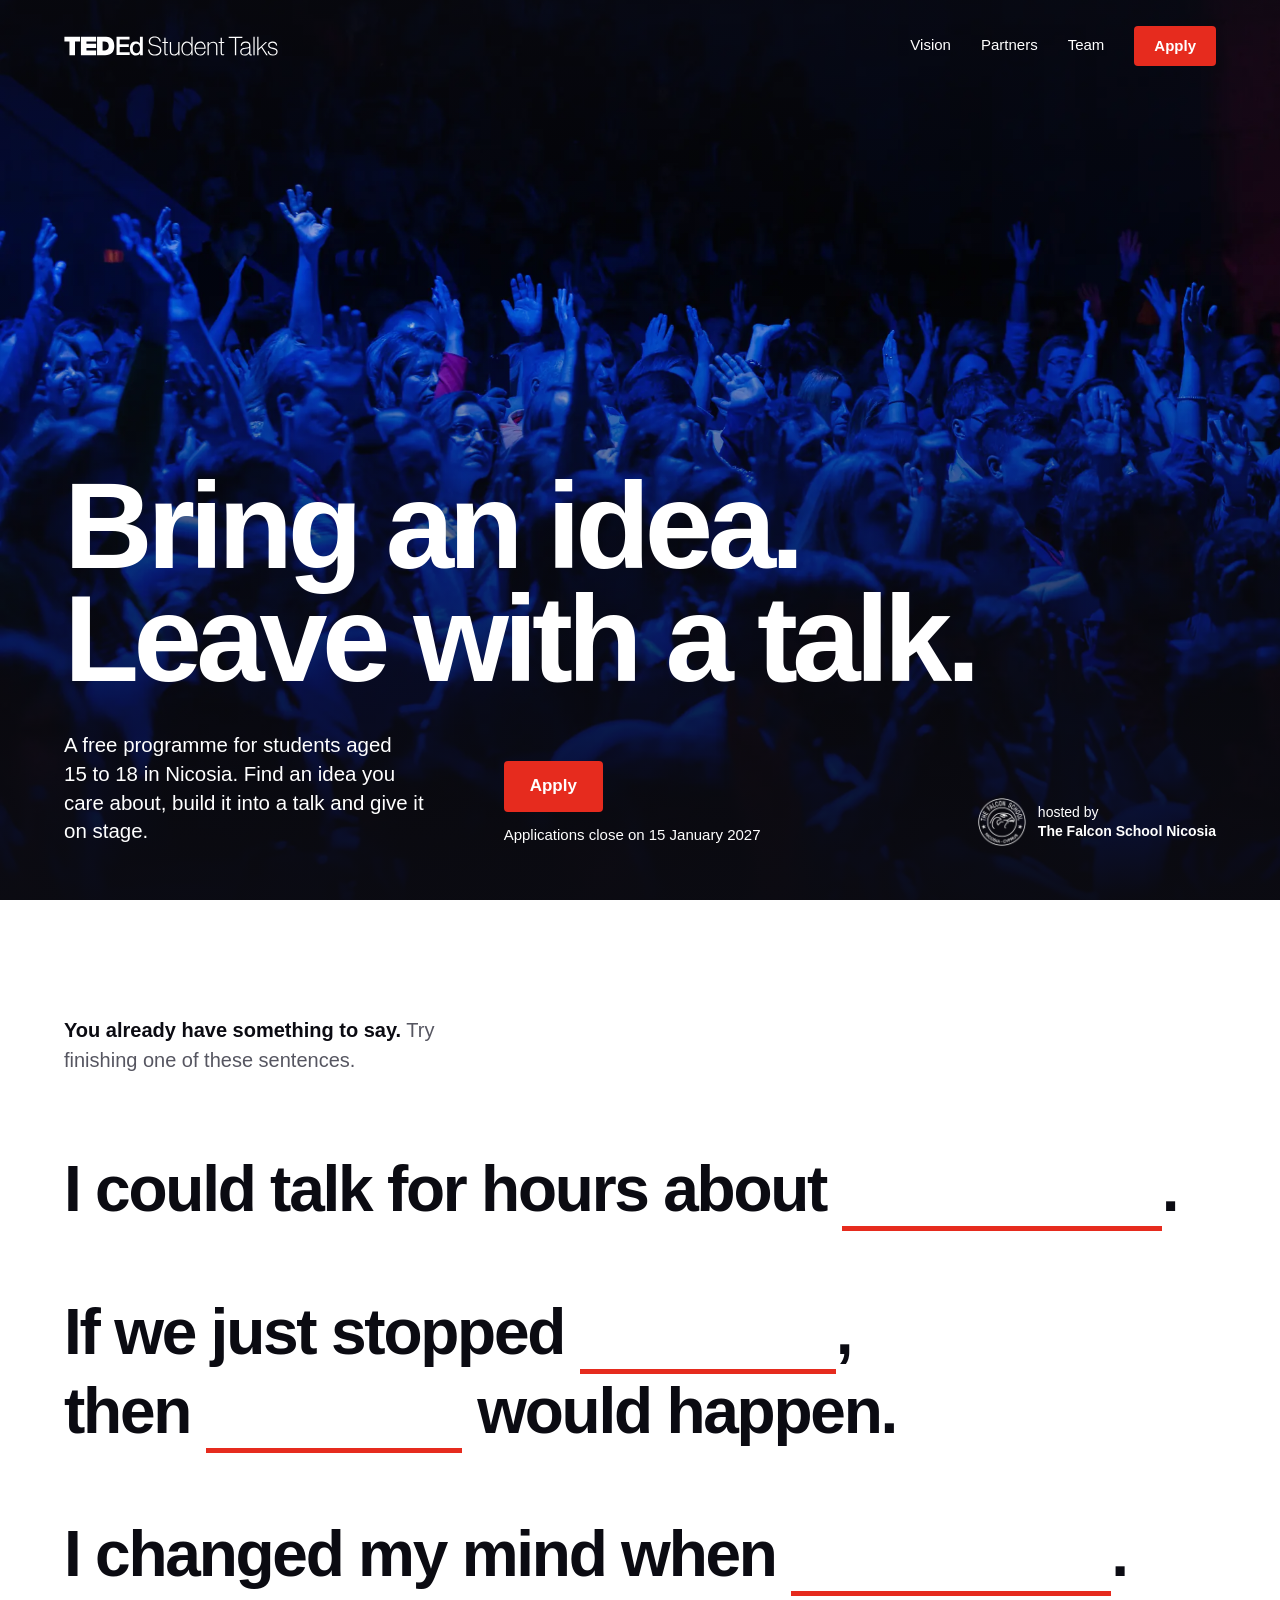
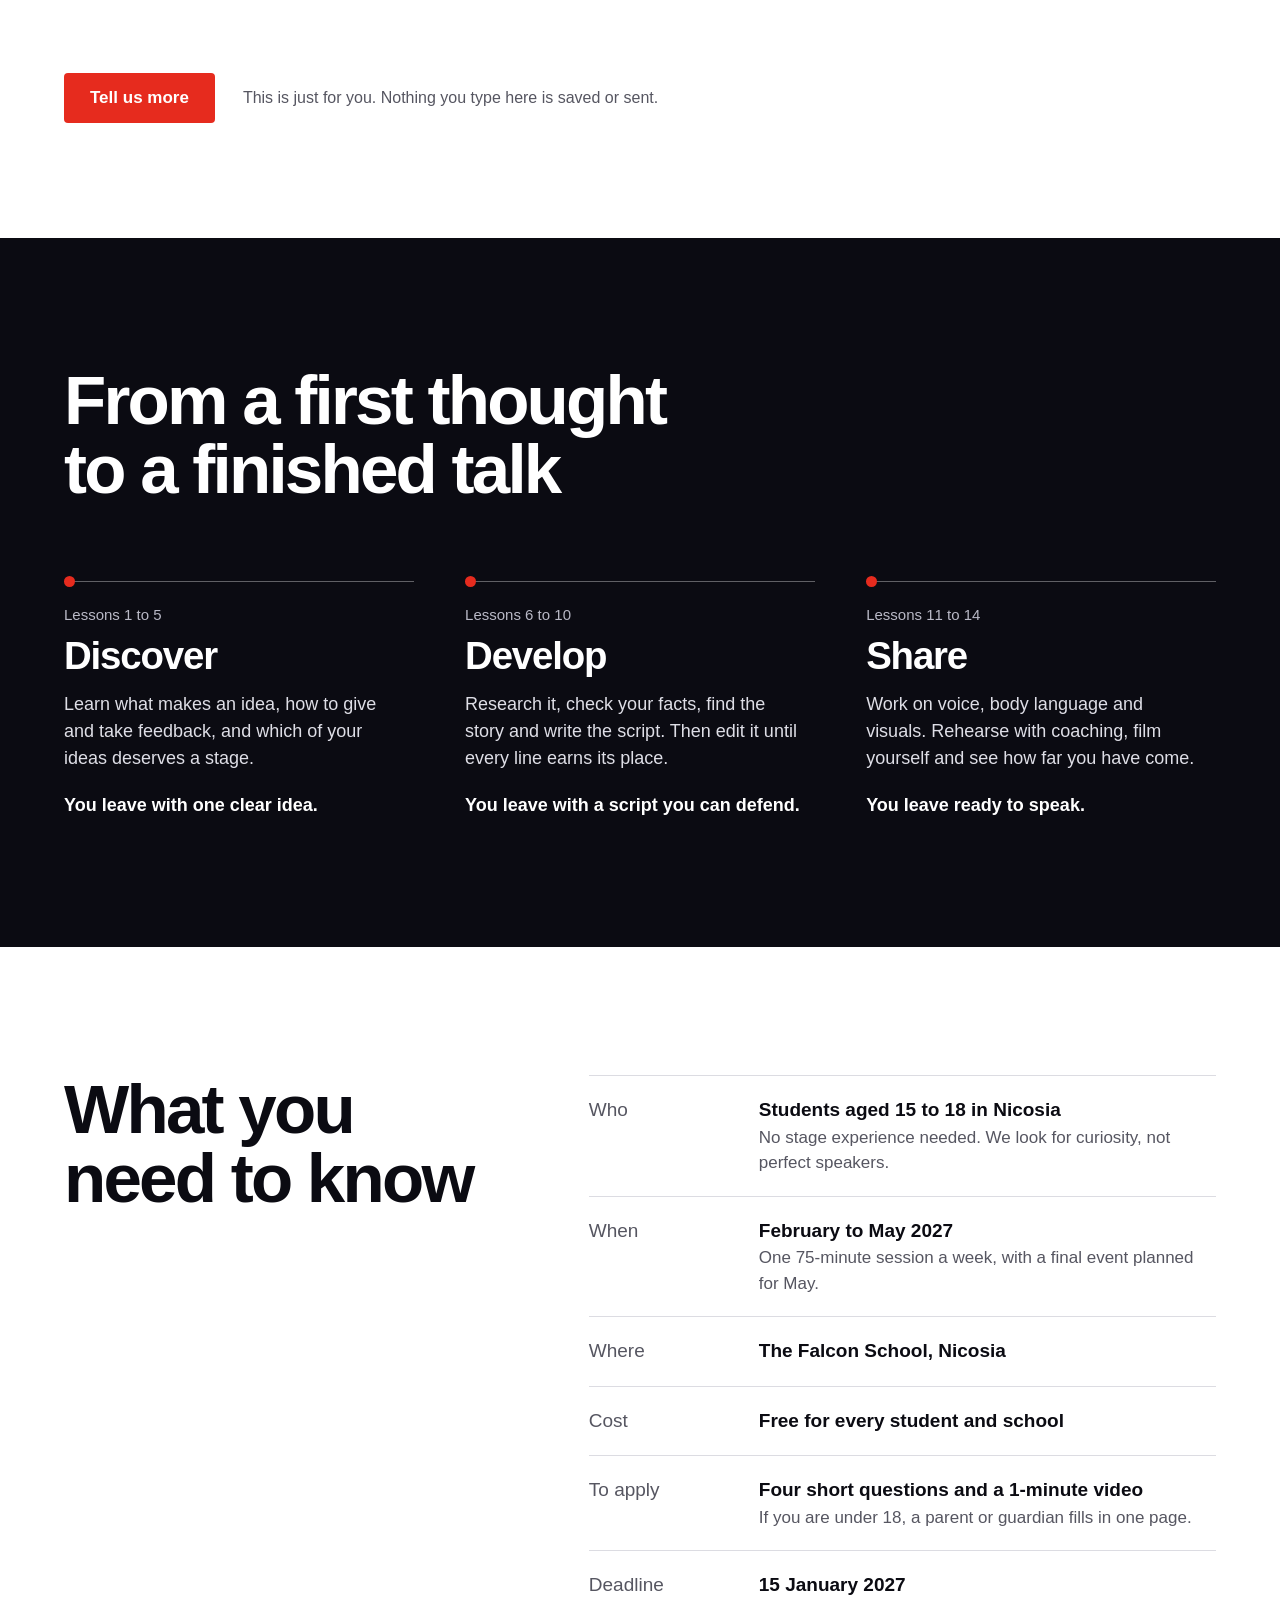
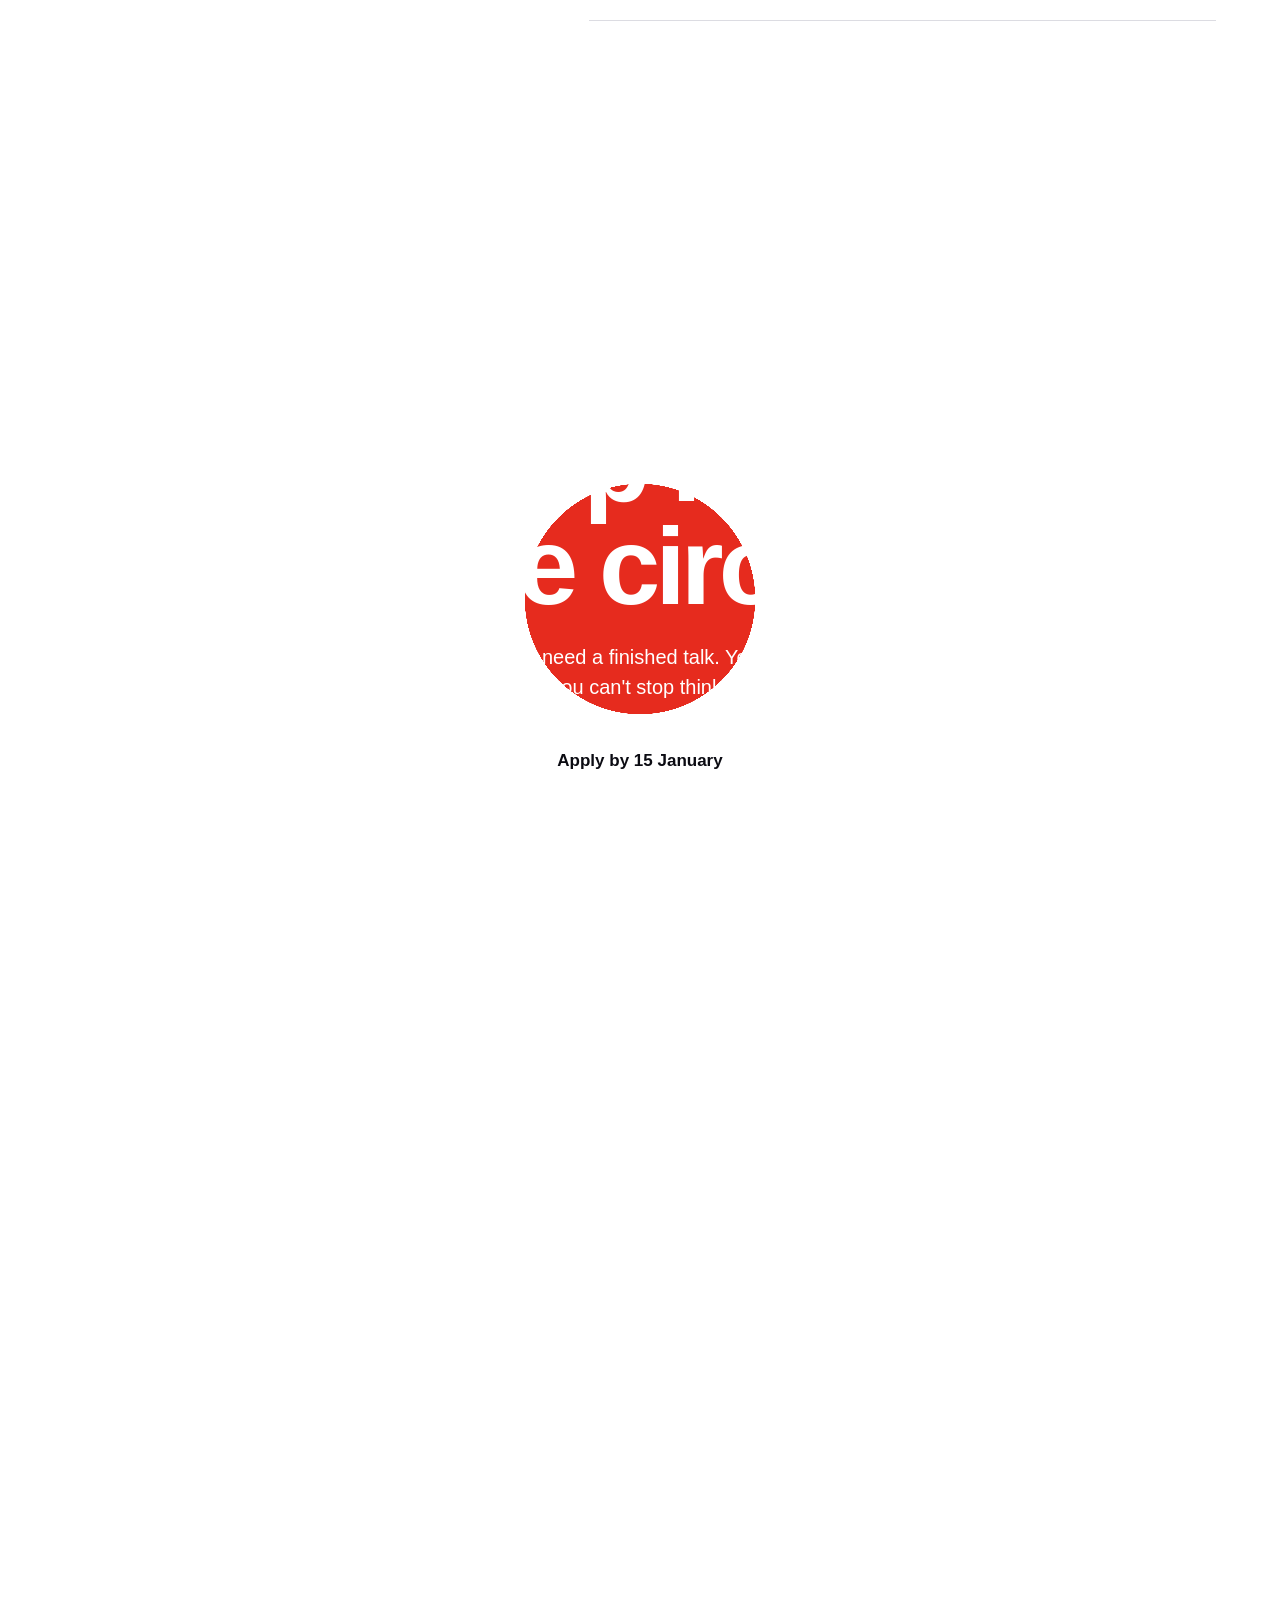
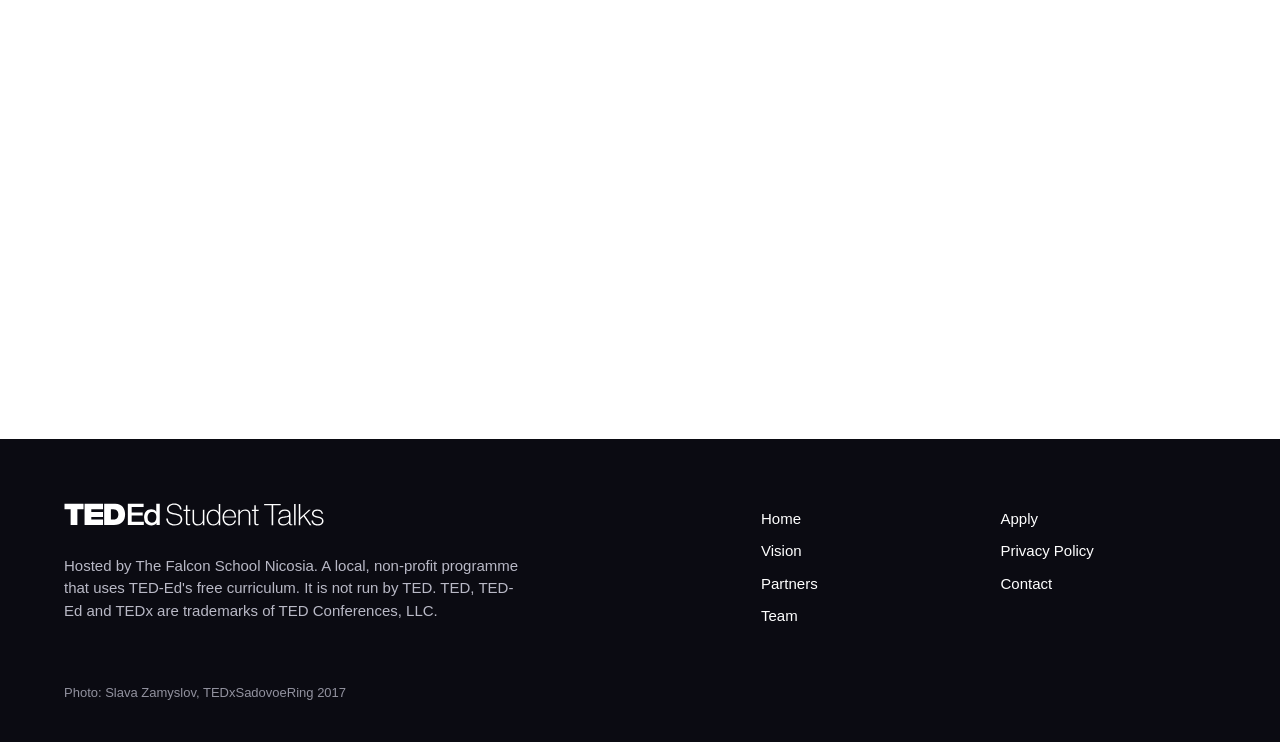
==== live/index.html @ 398124d1 "Launch and live pages Co-Authored-By: Claude Opus 5.5 <noreply@anthropic.com> Claude-Session: https:" ====
<!doctype html>
<html lang="en"><head><meta charset="utf-8"><meta name="viewport" content="width=device-width,initial-scale=1"><meta name="robots" content="noindex">
<title>TED-Ed Student Talks, Nicosia</title><meta name="description" content="A free programme for students aged 15 to 18 in Nicosia. Find an idea, build it into a talk and give it on stage. February to May 2027.">
<meta property="og:title" content="TED-Ed Student Talks, Nicosia"><meta property="og:description" content="A free programme for students aged 15 to 18 in Nicosia. Find an idea, build it into a talk and give it on stage. February to May 2027."><meta property="og:type" content="website"><meta property="og:url" content="https://tedtalks.club/live/"><meta property="og:image" content="https://tedtalks.club/assets/og.jpg"><meta name="twitter:card" content="summary_large_image"><meta name="theme-color" content="#0b0b12">
<link rel="icon" href="data:image/svg+xml,%3Csvg xmlns=%27http://www.w3.org/2000/svg%27 viewBox=%270 0 32 32%27%3E%3Ccircle cx=%2716%27 cy=%2716%27 r=%2716%27 fill=%27%23e62b1e%27/%3E%3C/svg%3E"><link rel="stylesheet" href="./style.css"></head><body class="">
<a class="skip" href="#main">Skip to content</a>
<header class="top"><div class="wrap"><a class="brand" href="./"><img src="../assets/ted-ed-student-talks.svg" alt="TED-Ed Student Talks, home" width="1590" height="146"></a>
<button class="menu" aria-expanded="false" aria-controls="nav">Menu</button>
<nav id="nav" aria-label="Main"><a href="./vision/">Vision</a><a href="./partners/">Partners</a><a href="./team/">Team</a><a class="btn" href="./apply/">Apply</a></nav></div></header>
<main id="main">
<section class="hero"><div class="wrap"><h1>Bring an idea.<br>Leave with a talk.</h1>
<div class="foot"><p class="lede">A free programme for students aged 15 to 18 in Nicosia. Find an idea you care about, build it into a talk and give it on stage.</p>
<div class="act"><a class="btn" href="./apply/">Apply</a><span>Applications close on 15 January 2027</span></div>
<p class="host"><img src="../assets/falcon-crest-white.png" alt="" width="48" height="48"><span>hosted by<br><b>The Falcon School Nicosia</b></span></p></div></div></section>

<section class="prompts"><div class="wrap"><p class="intro"><b>You already have something to say.</b> Try finishing one of these sentences.</p>
<p class="line">I could talk for hours about <input style="--w:5em" aria-label="I could talk for hours about" autocomplete="off" maxlength="60">.</p>
<p class="line">If we just stopped <input style="--w:4em" aria-label="If we just stopped doing this" autocomplete="off" maxlength="60">, <span>then <input style="--w:4em" aria-label="then this would happen" autocomplete="off" maxlength="60"> would happen.</span></p>
<p class="line">I changed my mind when <input style="--w:5em" aria-label="I changed my mind when" autocomplete="off" maxlength="60">.</p>
<p class="after"><a class="btn" href="./apply/">Tell us more</a><span>This is just for you. Nothing you type here is saved or sent.</span></p></div></section>

<section class="how"><div class="wrap"><h2>From a first thought to a finished talk</h2><div class="units">
<article><p class="when">Lessons 1 to 5</p><h3>Discover</h3><p>Learn what makes an idea, how to give and take feedback, and which of your ideas deserves a stage.</p><p class="out">You leave with one clear idea.</p></article>
<article><p class="when">Lessons 6 to 10</p><h3>Develop</h3><p>Research it, check your facts, find the story and write the script. Then edit it until every line earns its place.</p><p class="out">You leave with a script you can defend.</p></article>
<article><p class="when">Lessons 11 to 14</p><h3>Share</h3><p>Work on voice, body language and visuals. Rehearse with coaching, film yourself and see how far you have come.</p><p class="out">You leave ready to speak.</p></article>
</div></div></section>

<section class="facts"><div class="wrap"><h2 class="big">What you need to know</h2><dl>
<div><dt>Who</dt><dd>Students aged 15 to 18 in Nicosia<span>No stage experience needed. We look for curiosity, not perfect speakers.</span></dd></div>
<div><dt>When</dt><dd>February to May 2027<span>One 75-minute session a week, with a final event planned for May.</span></dd></div>
<div><dt>Where</dt><dd>The Falcon School, Nicosia</dd></div>
<div><dt>Cost</dt><dd>Free for every student and school</dd></div>
<div><dt>To apply</dt><dd>Four short questions and a 1-minute video<span>If you are under 18, a parent or guardian fills in one page.</span></dd></div>
<div><dt>Deadline</dt><dd>15 January 2027</dd></div></dl></div></section>

<section class="spot" id="spot"><div class="stick"><div class="disc" aria-hidden="true"></div><div class="say"><h2>Step into<br>the circle</h2><p>You don't need a finished talk. You need a question you can't stop thinking about.</p><a class="btn inv" href="./apply/">Apply by 15 January</a></div></div></section>
</main>
<footer class="end"><div class="wrap"><div><a class="brand" href="./"><img src="../assets/ted-ed-student-talks.svg" alt="TED-Ed Student Talks, home" width="1590" height="146"></a>
<p class="legal">Hosted by The Falcon School Nicosia. A local, non-profit programme that uses TED-Ed's free curriculum. It is not run by TED. TED, TED-Ed and TEDx are trademarks of TED Conferences, LLC.</p></div>
<ul><li><a href="./">Home</a></li><li><a href="./vision/">Vision</a></li><li><a href="./partners/">Partners</a></li><li><a href="./team/">Team</a></li><li><a href="./apply/">Apply</a></li><li><a href="./privacy/">Privacy Policy</a></li><li><a href="mailto:arodichev@gmail.com">Contact</a></li></ul>
<p class="credit">Photo: Slava Zamyslov, TEDxSadovoeRing 2017</p></div></footer>
<script>(function(){var b=document.querySelector(".menu"),h=document.documentElement;function set(o){h.classList.toggle("open",o);b.setAttribute("aria-expanded",o);b.textContent=o?"Close":"Menu"}b.onclick=function(){set(!h.classList.contains("open"))};addEventListener("keydown",function(e){if(e.key=="Escape"&&h.classList.contains("open")){set(false);b.focus()}})})()</script><script>(function(){var s=document.getElementById("spot"),t=false;
if(matchMedia("(prefers-reduced-motion:reduce)").matches){s.classList.add("static");return}
function run(){t=false;var r=s.getBoundingClientRect(),p=Math.min(1,Math.max(0,-r.top/(r.height-innerHeight)*1.5)),e=p*p*(3-2*p);
s.style.setProperty("--s",(.12+.88*e).toFixed(4));s.style.setProperty("--o",Math.min(1,Math.max(0,(p-.45)/.35)).toFixed(3))}
addEventListener("scroll",function(){if(!t){t=true;requestAnimationFrame(run)}},{passive:true});addEventListener("resize",run);run()})()</script>
</body></html>
---- live/style.css ----
:root{--red:#e62b1e;--red-dark:#b81d12;--ink:#0b0b12;--mute:#565661;--line:#dcdce2;--sans:"Helvetica Neue",Helvetica,Arial,sans-serif;--pad:clamp(20px,5vw,80px);--max:1280px}
*{box-sizing:border-box}
html{-webkit-text-size-adjust:100%;scroll-behavior:smooth}
body{margin:0;font-family:var(--sans);color:var(--ink);background:#fff;font-size:18px;line-height:1.5;-webkit-font-smoothing:antialiased}
img{max-width:100%;display:block}
a{color:inherit;text-underline-offset:.22em;text-decoration-thickness:1px}
h1,h2,h3,p,ul,dl,dd{margin:0}
h1,h2,h3{font-weight:700;text-wrap:balance}
p{text-wrap:pretty}
:focus-visible{outline:3px solid currentColor;outline-offset:4px;border-radius:2px}
.wrap{max-width:calc(var(--max) + 2*var(--pad));margin:0 auto;padding:0 var(--pad)}
.skip{position:absolute;left:-9999px}
.skip:focus{left:16px;top:16px;z-index:20;background:#fff;color:var(--ink);padding:10px 16px}

/* Header */
.top{position:absolute;inset:0 0 auto;z-index:10;color:#fff}
.top .wrap{display:flex;align-items:center;gap:36px;padding-top:26px;padding-bottom:26px}
.top .brand{margin-right:auto;line-height:0}
.top .brand img{width:214px;height:auto}
.top nav{display:flex;align-items:center;gap:30px;font-size:15px}
.top nav a{text-decoration:none;padding:6px 0;border-bottom:2px solid transparent}
.top nav a:hover,.top nav a[aria-current]{border-color:var(--red)}
.btn{display:inline-block;background:var(--red);color:#fff;font-weight:700;text-decoration:none;border-radius:4px;padding:15px 26px;font-size:17px;line-height:1.2;transition:background-color .15s}
.btn:hover{background:var(--red-dark)}
.top nav a.btn{padding:11px 20px;font-size:15px;border:0}
.menu{display:none}

/* Hero */
.hero{position:relative;isolation:isolate;min-height:100vh;min-height:100svh;display:flex;align-items:flex-end;color:#fff;background:var(--ink);overflow:hidden}
.hero::before{content:"";position:absolute;inset:0;z-index:-2;transform:scale(1.16);transform-origin:0 70%;background:url(../assets/crowd-2400.jpg) 0 60%/cover;background-image:image-set(url(../assets/crowd-2400.webp) type("image/webp"),url(../assets/crowd-2400.jpg) type("image/jpeg"))}
.hero::after{content:"";position:absolute;inset:0;z-index:-1;background:linear-gradient(180deg,rgba(11,11,18,.62) 0,rgba(11,11,18,.1) 30%,rgba(11,11,18,.5) 58%,rgba(11,11,18,.96) 100%)}
.hero .wrap{width:100%;padding-top:140px;padding-bottom:clamp(36px,6vh,64px)}
.hero h1{font-size:clamp(50px,9.6vw,150px);line-height:.92;letter-spacing:-.045em}
.hero .foot{display:flex;flex-wrap:wrap;align-items:end;gap:28px 64px;margin-top:clamp(28px,4vh,44px)}
.hero .lede{max-width:33ch;font-size:clamp(18px,1.6vw,22px);line-height:1.4}
.hero .act{display:flex;flex-direction:column;align-items:flex-start;gap:12px;font-size:15px}
.hero .host{display:flex;align-items:center;gap:12px;margin:0 0 0 auto;font-size:14px;line-height:1.35}
.hero .host img{width:48px;height:48px}

/* Prompts */
.prompts{padding:clamp(80px,9vw,140px) 0}
.prompts .intro{max-width:36ch;margin-bottom:clamp(44px,6vw,84px);color:var(--mute);font-size:20px}
.prompts .intro b{color:var(--ink)}
.line{font-size:clamp(29px,5vw,72px);font-weight:700;letter-spacing:-.035em;line-height:1.16}
.line+.line{margin-top:clamp(38px,5vw,76px)}
.line span{white-space:nowrap}
.line input{font:inherit;letter-spacing:inherit;line-height:1;color:var(--red);width:var(--w,7em);max-width:100%;field-sizing:content;min-width:var(--w,4em);padding:0 .06em;border:0;border-bottom:.08em solid var(--red);border-radius:0;background:none;caret-color:var(--red)}
.line input:focus{outline:0;border-color:var(--ink)}
.prompts .after{margin-top:clamp(44px,6vw,84px);display:flex;flex-wrap:wrap;gap:20px 28px;align-items:center;color:var(--mute);font-size:16px}

@supports(field-sizing:content){.line input{width:auto}}
/* How */
.how{background:var(--ink);color:#fff;padding:clamp(80px,10vw,140px) 0}
.how h2,.big{font-size:clamp(36px,5.4vw,80px);line-height:1;letter-spacing:-.04em;max-width:16ch}
.units{display:grid;grid-template-columns:repeat(3,1fr);gap:0 clamp(28px,4vw,64px);margin-top:clamp(48px,6vw,96px)}
.units article{border-top:1px solid rgba(255,255,255,.35);padding-top:22px;position:relative}
.units article::before{content:"";position:absolute;top:-6px;left:0;width:11px;height:11px;border-radius:50%;background:var(--red)}
.units .when{font-size:15px;color:#b9b9c6}
.units h3{font-size:clamp(30px,3vw,42px);letter-spacing:-.03em;line-height:1.1;margin:8px 0 14px}
.units p{color:#dedee6;max-width:34ch}
.units .out{margin-top:20px;color:#fff;font-weight:700}

/* Facts */
.facts{padding:clamp(80px,10vw,140px) 0}
.facts .wrap{display:grid;grid-template-columns:minmax(0,5fr) minmax(0,7fr);gap:48px clamp(40px,6vw,96px)}
.facts dl{border-bottom:1px solid var(--line)}
.facts dl>div{display:grid;grid-template-columns:150px 1fr;gap:20px;padding:20px 0;border-top:1px solid var(--line);font-size:19px}
.facts dt{color:var(--mute)}
.facts dd{font-weight:700}
.facts dd span{display:block;font-weight:400;color:var(--mute);font-size:17px}

/* Red circle */
.spot{height:210vh;position:relative;background:#fff}
.spot .stick{position:sticky;top:0;height:100vh;height:100svh;overflow:hidden;display:grid;place-items:center;text-align:center;color:#fff}
.spot .disc{position:absolute;left:50%;top:50%;width:150vmax;height:150vmax;margin:-75vmax 0 0 -75vmax;border-radius:50%;background:var(--red);transform:scale(var(--s,.12));will-change:transform}
.spot .say{position:relative;padding:0 var(--pad);opacity:var(--o,0)}
.spot .say h2{font-size:clamp(46px,8.6vw,136px);letter-spacing:-.045em;line-height:.94}
.spot .say p{margin:24px auto 34px;max-width:36ch;font-size:20px}
.btn.inv{background:#fff;color:var(--ink)}
.btn.inv:hover{background:#ececf0}
.static .spot,.spot.static{height:auto}
.spot.static .stick{position:relative;height:auto;padding:120px 0;background:var(--red)}
.spot.static .disc{display:none}.spot.static .say{opacity:1}

/* Inner pages */
.head{background:var(--ink);color:#fff;padding:clamp(150px,18vw,230px) 0 clamp(56px,7vw,100px)}
.head h1{font-size:clamp(46px,8.2vw,128px);letter-spacing:-.045em;line-height:.94;max-width:14ch}
.head p{margin-top:28px;max-width:46ch;font-size:clamp(18px,1.6vw,22px);color:#dedee6}
.sec{padding:clamp(72px,9vw,128px) 0}
.sec+.sec{padding-top:0}
.two{display:grid;grid-template-columns:minmax(0,5fr) minmax(0,7fr);gap:32px clamp(40px,6vw,96px)}
.h{font-size:clamp(30px,3.6vw,52px);letter-spacing:-.035em;line-height:1.06}
.prose p{max-width:60ch}.prose p+p{margin-top:18px}
.rows{border-bottom:1px solid var(--line)}
.rows>div{border-top:1px solid var(--line);padding:24px 0}
.rows h3{font-size:22px;letter-spacing:-.015em;margin-bottom:6px}
.rows p{max-width:56ch;color:#3c3c47}

/* Vision map */
.map{background:var(--ink);color:#fff;padding:clamp(72px,9vw,128px) 0}
.map .wrap{display:grid;grid-template-columns:minmax(0,7fr) minmax(0,5fr);gap:56px clamp(40px,5vw,80px);align-items:center}
.map svg{width:100%;height:auto;overflow:visible}
.map .ring{fill:none;stroke:var(--red);stroke-width:2.5;transform-box:fill-box;transform-origin:center;animation:ring 5s cubic-bezier(.2,.6,.3,1) infinite}
.map .ring:nth-of-type(2){animation-delay:1.66s}.map .ring:nth-of-type(3){animation-delay:3.33s}
@keyframes ring{from{transform:scale(.06);opacity:1}to{transform:scale(1);opacity:0}}
.map ol{list-style:none;margin:0;padding:0}
.map li{border-top:1px solid rgba(255,255,255,.3);padding:22px 0}
.map li span{color:#b9b9c6;font-size:15px}
.map li h3{font-size:28px;letter-spacing:-.025em;margin:2px 0 6px}
.map li p{color:#dedee6;max-width:40ch}

/* Partners */
.hostrow{display:flex;align-items:center;gap:32px;background:var(--ink);color:#fff;border-radius:6px;padding:clamp(28px,4vw,52px)}
.hostrow img{width:120px;height:120px;flex:none}
.hostrow span{color:#b9b9c6;font-size:15px}
.hostrow h2{font-size:clamp(26px,3vw,40px);letter-spacing:-.03em;line-height:1.1;margin:2px 0 8px}
.logos{display:grid;grid-template-columns:repeat(auto-fit,minmax(220px,1fr));gap:20px;list-style:none;margin:0;padding:0}
.logos li{display:grid;place-items:center;min-height:140px;padding:24px;border:1px solid var(--line);border-radius:6px;font-weight:700;font-size:20px;text-align:center}
.logos img{max-height:72px}

/* Team */
.photo{margin:0}.photo img{width:100%;height:auto;aspect-ratio:2/1;object-fit:cover;object-position:100% 0}
figcaption,.credit{font-size:13px;color:var(--mute);margin-top:10px}
.people{display:grid;grid-template-columns:1fr 1fr;gap:56px clamp(40px,6vw,96px)}
.people img{width:100%;height:auto;max-width:450px;aspect-ratio:1;object-fit:cover;border-radius:6px;margin-bottom:26px}
.people .role{color:var(--mute);margin:4px 0 16px}
.people p+p{margin-top:14px}.people .role+p{margin-top:0}

/* Apply */
.applypage{background:var(--ink);color:#fff}
.applypage .head{padding-bottom:40px}
.sheet{max-width:760px;padding-bottom:110px}
.sheet iframe{display:block;width:100%;border:0;min-height:560px}
.closed{border-top:4px solid var(--red);padding:36px 0;font-size:22px}

/* Text page */
.text{max-width:760px;padding-top:64px;padding-bottom:100px}
.text h2{font-size:24px;letter-spacing:-.015em;margin:46px 0 10px}
.text p,.text ul{margin:0 0 16px;max-width:66ch}.text ul{padding-left:20px}.text li{margin-bottom:6px}
.text .meta{color:var(--mute);font-size:16px}

/* Band + footer */
.band{background:var(--red);color:#fff;padding:clamp(56px,7vw,96px) 0}
.band .wrap{display:flex;flex-wrap:wrap;gap:28px 48px;align-items:center;justify-content:space-between}
.band h2{font-size:clamp(34px,5vw,72px);letter-spacing:-.04em;line-height:1;max-width:15ch}
.end{background:var(--ink);color:#fff;padding:64px 0 40px;font-size:15px}
.end .wrap{display:grid;grid-template-columns:minmax(0,7fr) minmax(0,5fr);gap:40px 60px}
.end .brand{display:inline-block;line-height:0}.end .brand img{width:260px;height:auto}
.end .legal{margin-top:22px;max-width:56ch;color:#b9b9c6}
.end ul{list-style:none;padding:0;columns:2;gap:24px}
.end li a{display:inline-block;padding:5px 0;text-decoration:none}.end li a:hover{text-decoration:underline}
.end .credit{grid-column:1/-1;color:#92929f}

@media(max-width:860px){
 .line span{white-space:normal}
 body{font-size:17px}
 .top .wrap{gap:16px;padding-top:18px;padding-bottom:18px}
 .top .brand img{width:176px}
 .menu{display:block;position:relative;z-index:12;background:none;border:0;color:#fff;font:700 16px var(--sans);padding:10px 0;cursor:pointer}
 .top nav{position:fixed;inset:0;z-index:11;background:var(--ink);flex-direction:column;align-items:flex-start;justify-content:center;gap:18px;padding:80px var(--pad) 40px;font-size:38px;font-weight:700;letter-spacing:-.03em;visibility:hidden;opacity:0;transition:opacity .2s,visibility .2s}
 .open .top nav{visibility:visible;opacity:1}.open{overflow:hidden}
 .top nav a.btn{font-size:20px;letter-spacing:0;padding:16px 28px;margin-top:14px}
 .hero::before{background-position:30% 40%;transform:none;background-image:image-set(url(../assets/crowd-1200.webp) type("image/webp"),url(../assets/crowd-2400.jpg) type("image/jpeg"))}
 .hero .host{margin-left:0}
 .hero h1{font-size:clamp(34px,10.9vw,84px)}
 .units,.facts .wrap,.two,.map .wrap,.people,.end .wrap{grid-template-columns:minmax(0,1fr)}
 .units{gap:52px}
 .facts dl>div{grid-template-columns:104px 1fr}
 .hostrow{flex-direction:column;align-items:flex-start;gap:20px}
 .hostrow img{width:88px;height:88px}
 .photo img{aspect-ratio:4/3}
 .spot{height:180vh}
}
@media(prefers-reduced-motion:reduce){html{scroll-behavior:auto}.map .ring{animation:none;opacity:.5}.map .ring:nth-of-type(2){transform:scale(.6)}.map .ring:nth-of-type(3){transform:scale(.25)}}
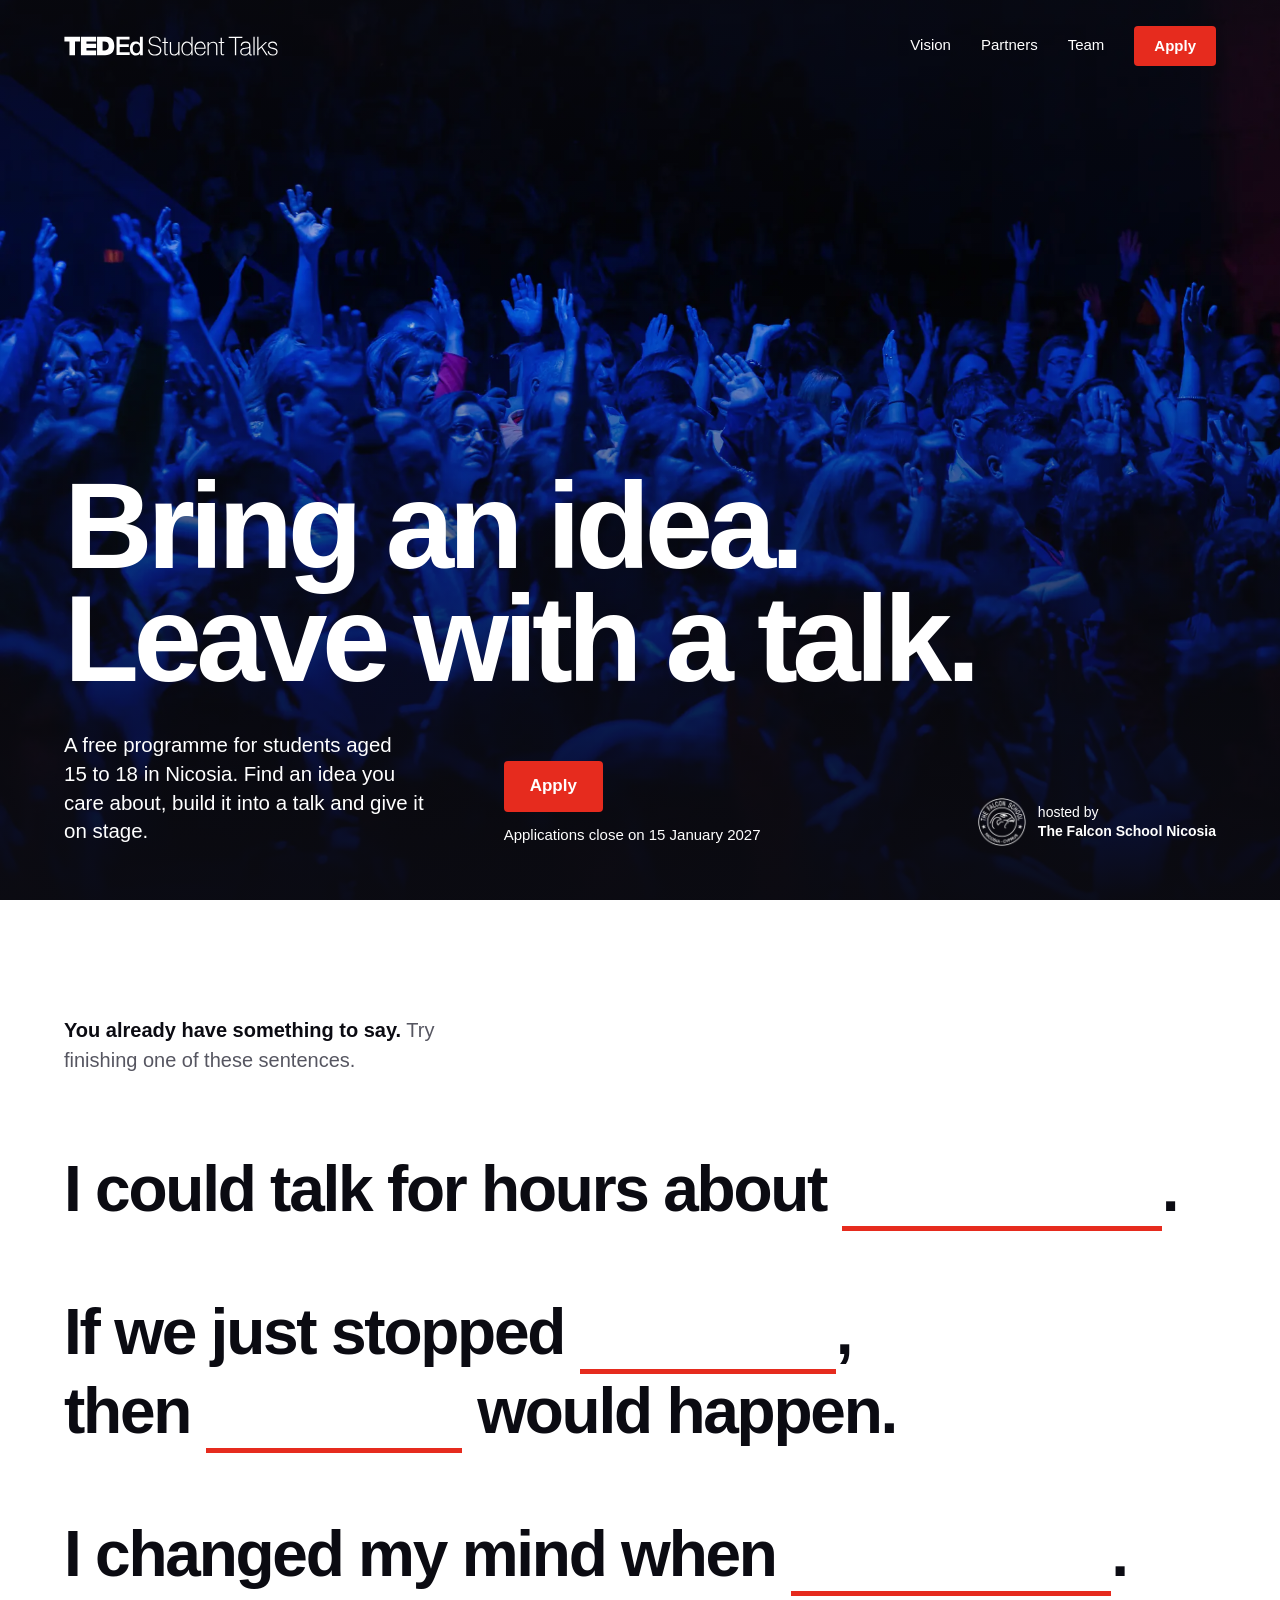
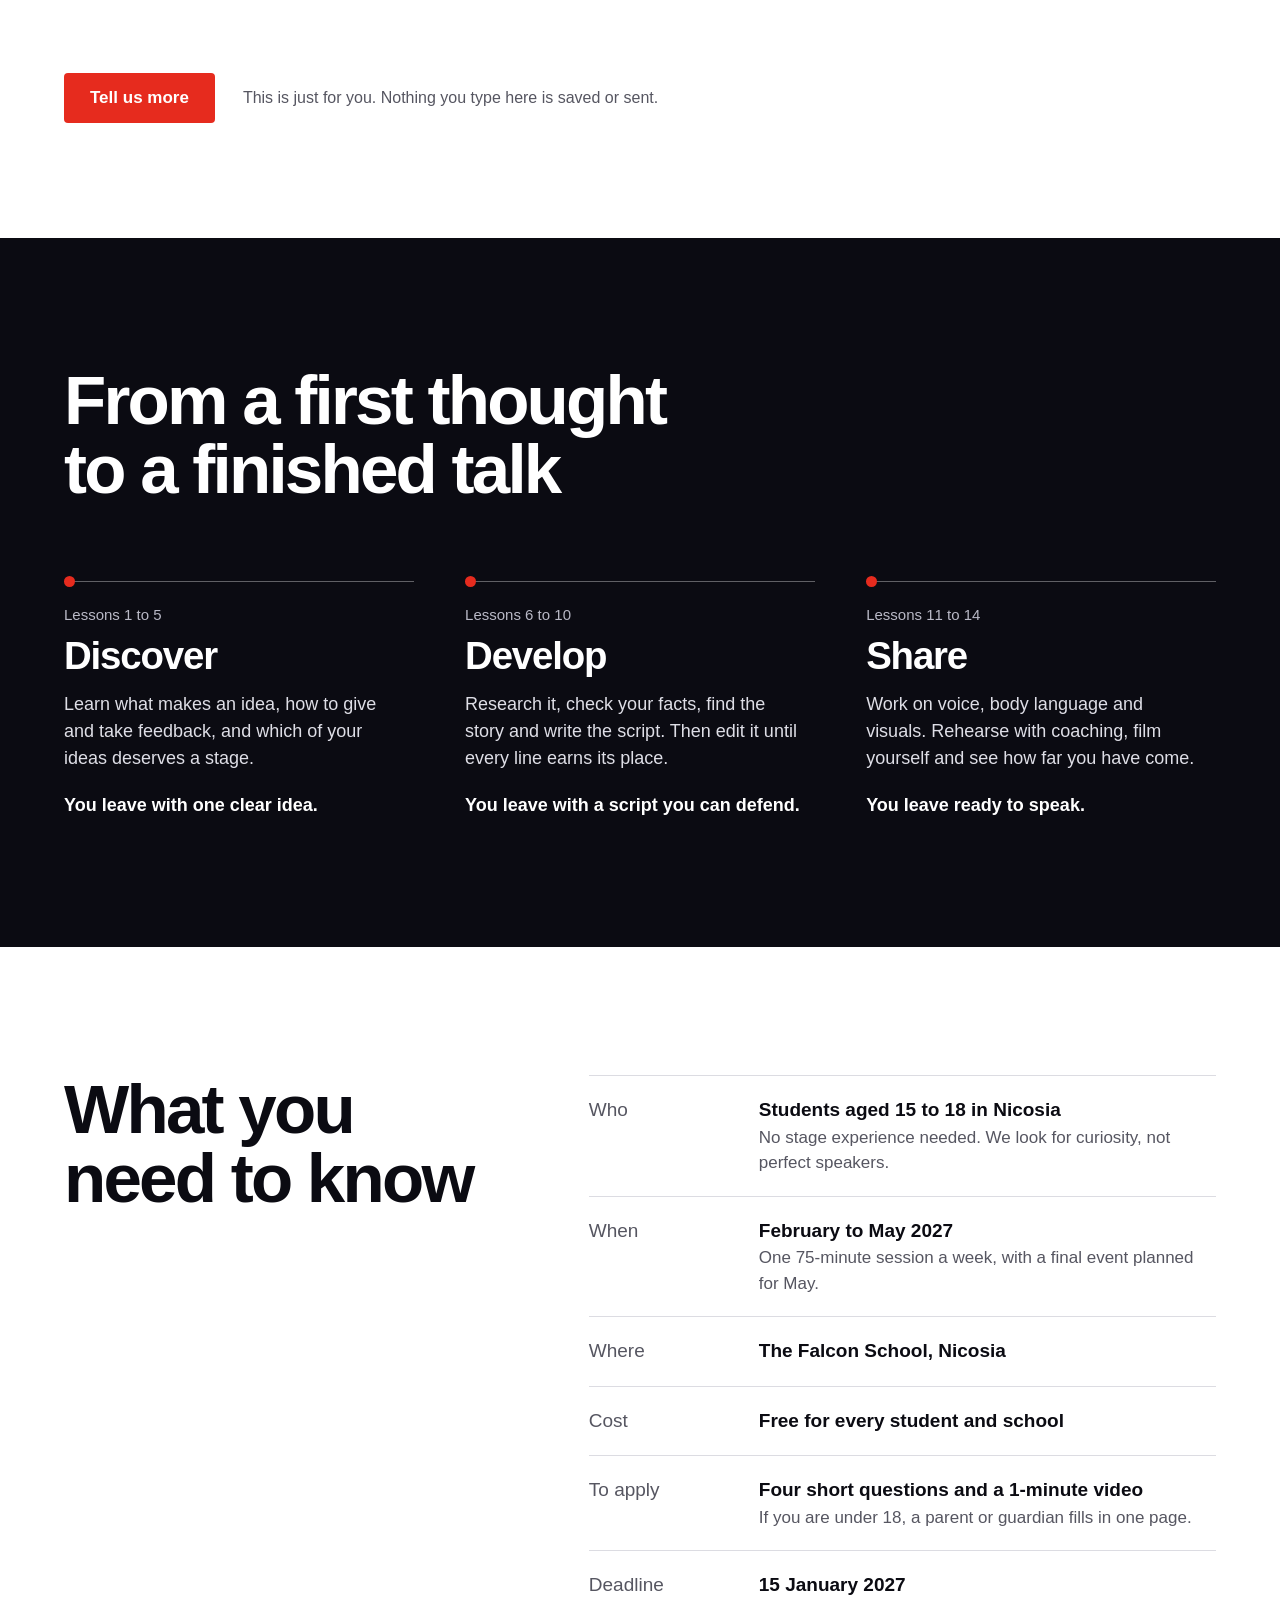
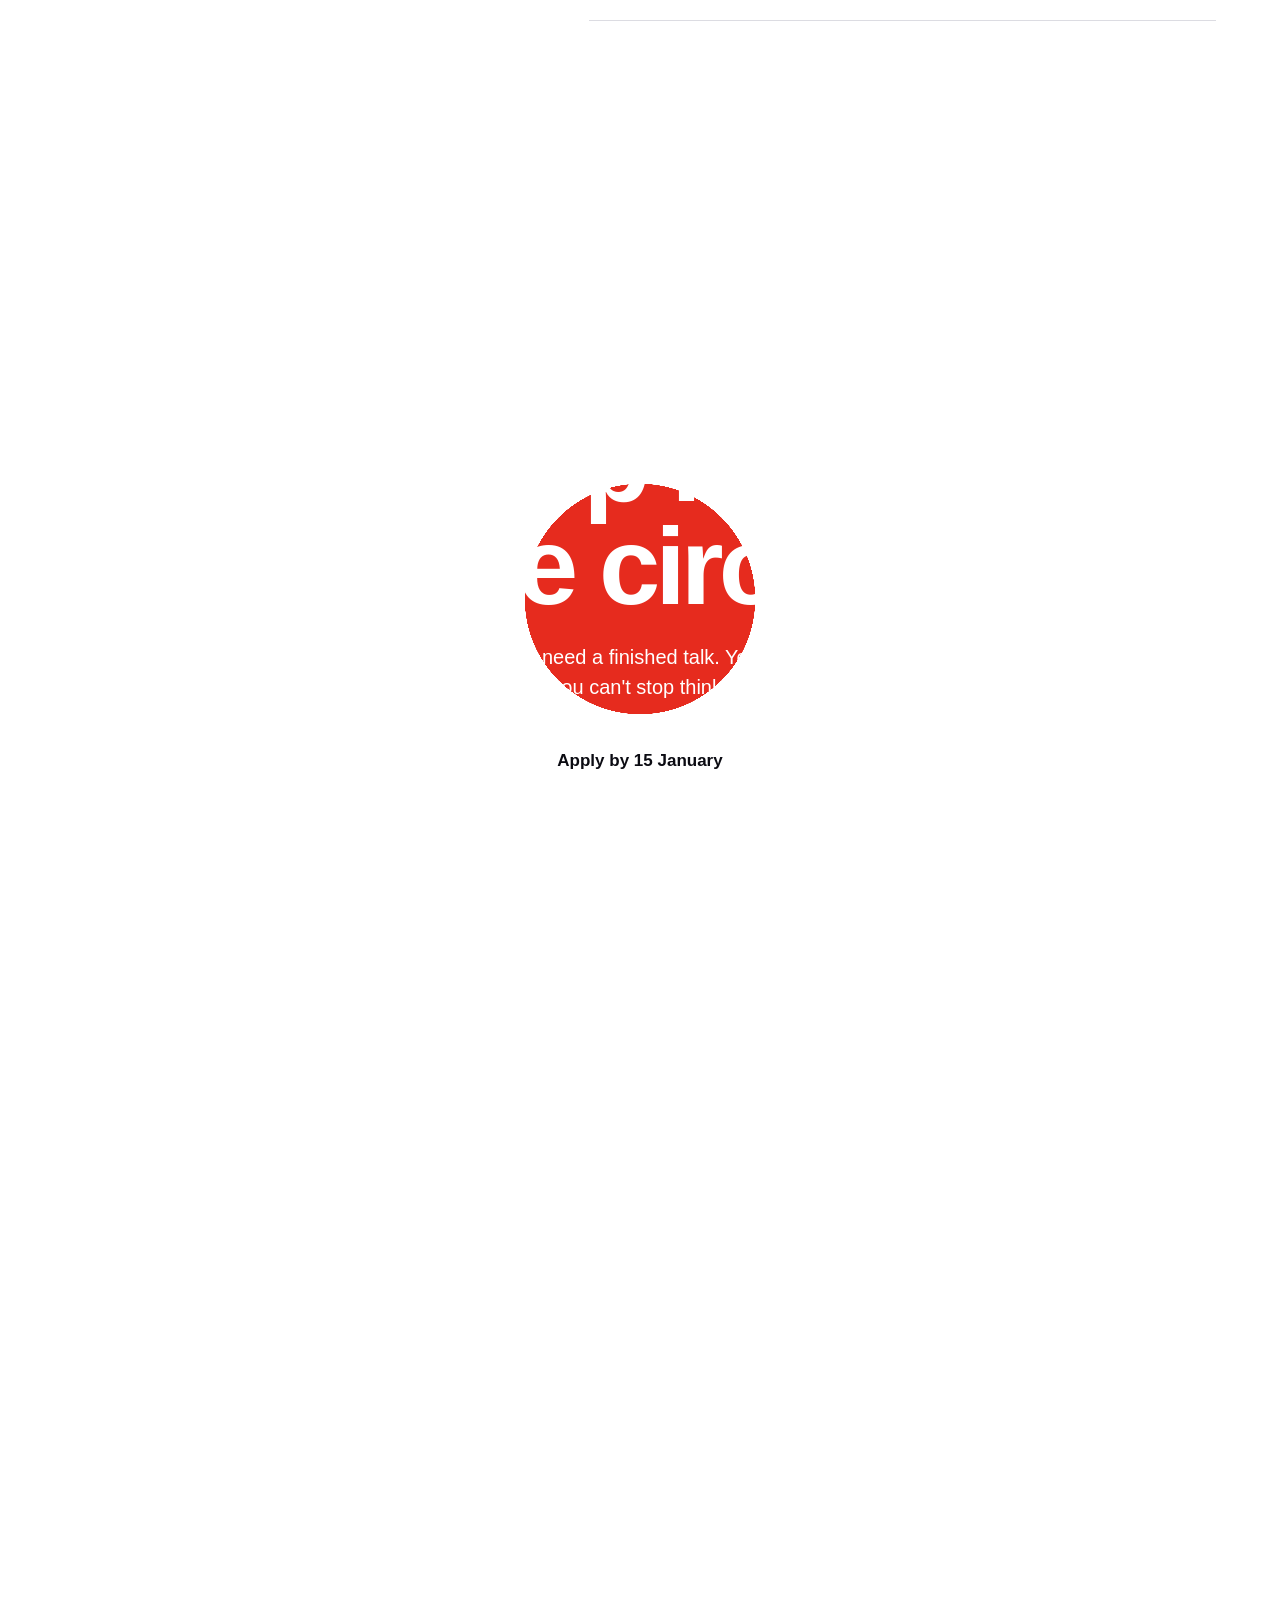
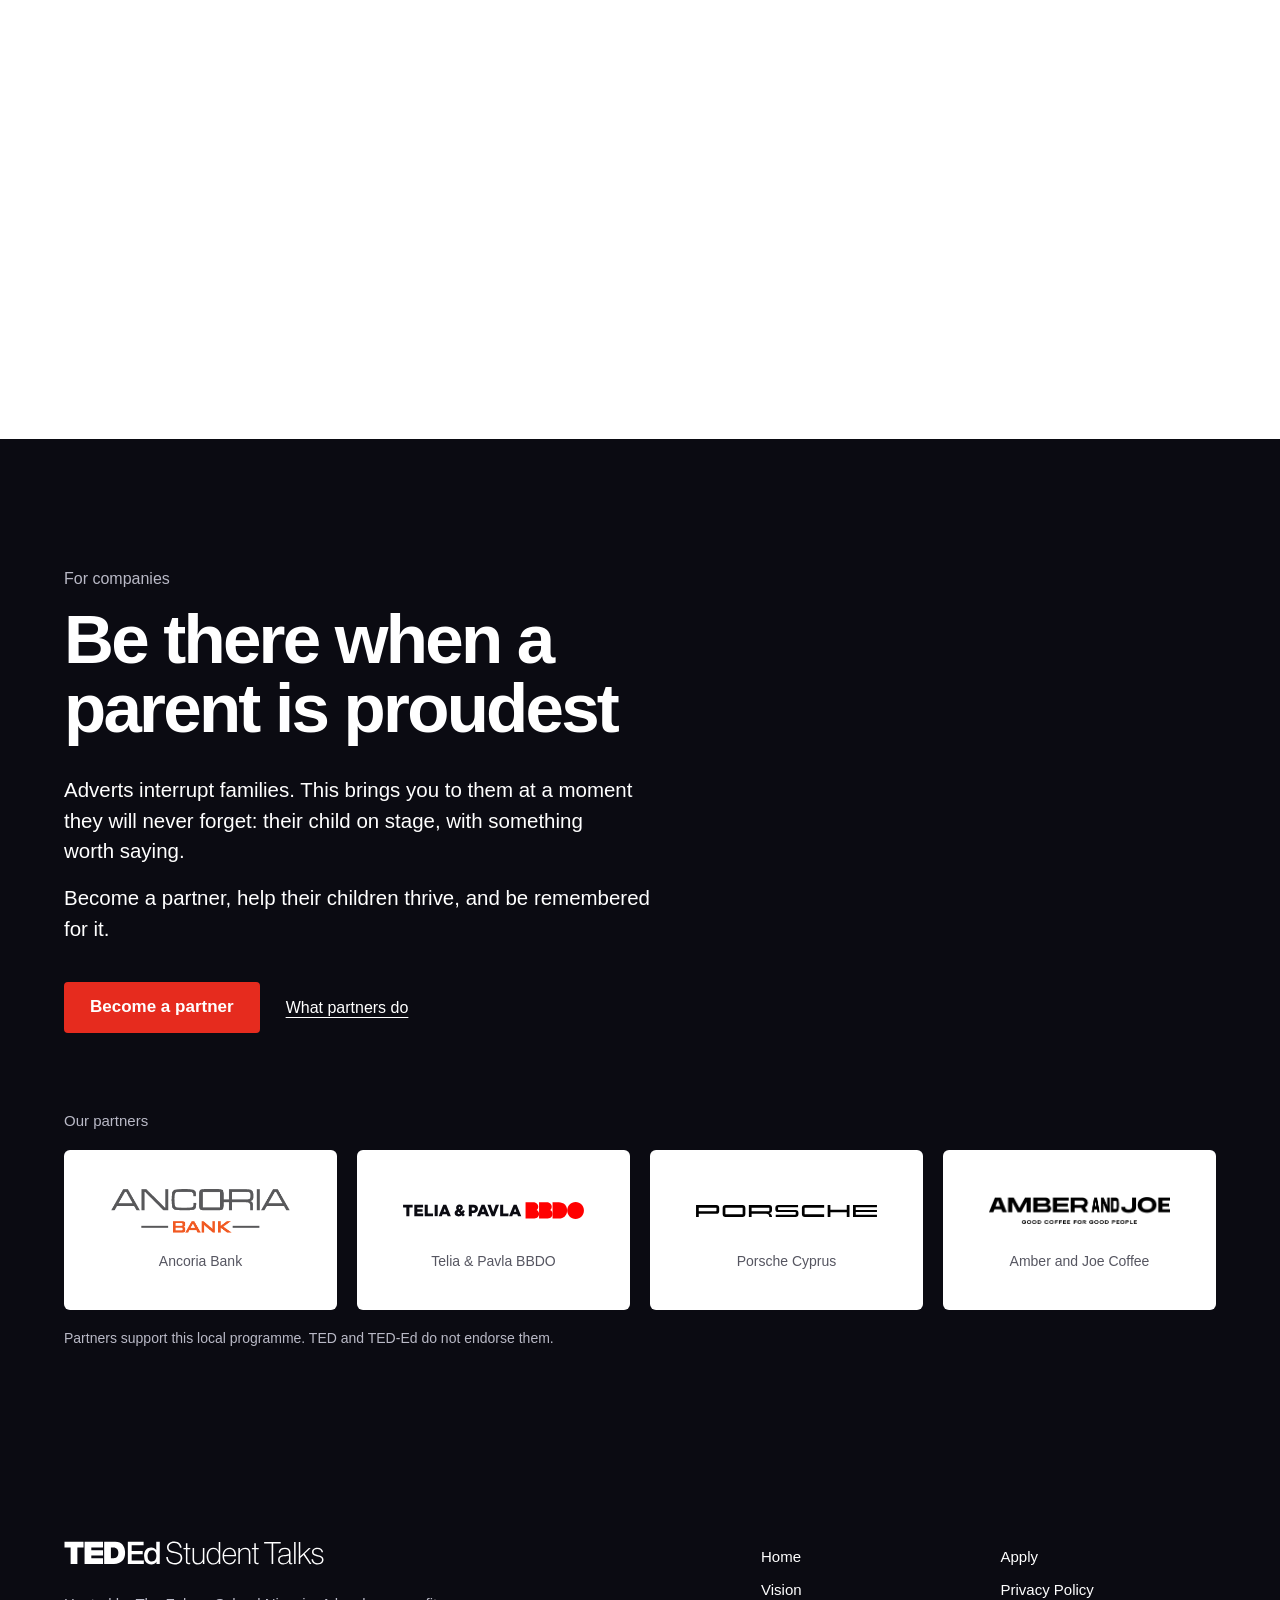
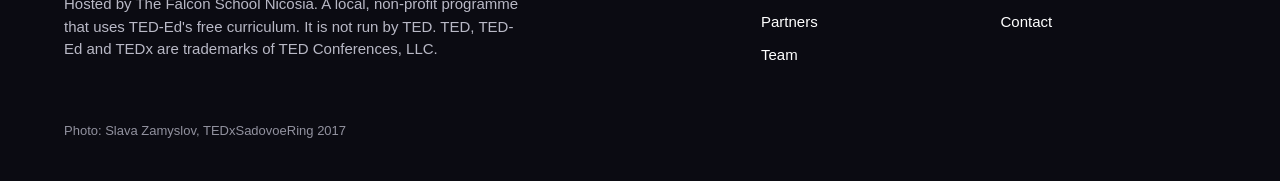
==== commit 2c604325: "Add partners and partner form Co-Authored-By: Claude Opus 5.5 <noreply@anthropic.com> Claude-Session" ====
--- a/live/index.html
+++ b/live/index.html
@@ -34,12 +34,19 @@
 <div><dt>Deadline</dt><dd>15 January 2027</dd></div></dl></div></section>
 
 <section class="spot" id="spot"><div class="stick"><div class="disc" aria-hidden="true"></div><div class="say"><h2>Step into<br>the circle</h2><p>You don't need a finished talk. You need a question you can't stop thinking about.</p><a class="btn inv" href="./apply/">Apply by 15 January</a></div></div></section>
-</main>
+
+<section class="sponsor"><div class="wrap"><p class="kick">For companies</p><h2 class="big">Be there when a parent is proudest</h2>
+<div class="pitch"><p>Adverts interrupt families. This brings you to them at a moment they will never forget: their child on stage, with something worth saying.</p><p>Become a partner, help their children thrive, and be remembered for it.</p></div>
+<div class="act"><a class="btn" data-partner href="https://tally.so/r/KpV9gK" target="_blank" rel="noopener">Become a partner</a><a href="./partners/">What partners do</a></div>
+<h3 class="pl">Our partners</h3><ul class="logos"><li><a href="https://www.ancoriabank.com/" rel="noopener"><img src="../assets/p-ancoria.png" alt=""><span>Ancoria Bank</span></a></li><li><a href="https://tpbbdo.com.cy/" rel="noopener"><img src="../assets/p-bbdo.svg" alt=""><span>Telia &amp; Pavla BBDO</span></a></li><li><a href="https://dealer.porsche.com/cy/cyprus/en-GB" rel="noopener"><img src="../assets/p-porsche.svg" alt=""><span>Porsche Cyprus</span></a></li><li><a href="https://www.amberandjoe.com/" rel="noopener"><img src="../assets/p-amber.png" alt=""><span>Amber and Joe Coffee</span></a></li></ul><p class="note">Partners support this local programme. TED and TED-Ed do not endorse them.</p></div></section>
+<dialog id="pd" aria-labelledby="pdh"><div class="pdtop"><h2 id="pdh">Become a partner</h2><button type="button" class="x" aria-label="Close">Close</button></div><p>Leave your details and we will contact you.</p><iframe title="Partner form" data-src="https://tally.so/embed/KpV9gK?alignLeft=1&hideTitle=1&transparentBackground=1&dynamicHeight=1" height="520"></iframe></dialog></main>
 <footer class="end"><div class="wrap"><div><a class="brand" href="./"><img src="../assets/ted-ed-student-talks.svg" alt="TED-Ed Student Talks, home" width="1590" height="146"></a>
 <p class="legal">Hosted by The Falcon School Nicosia. A local, non-profit programme that uses TED-Ed's free curriculum. It is not run by TED. TED, TED-Ed and TEDx are trademarks of TED Conferences, LLC.</p></div>
 <ul><li><a href="./">Home</a></li><li><a href="./vision/">Vision</a></li><li><a href="./partners/">Partners</a></li><li><a href="./team/">Team</a></li><li><a href="./apply/">Apply</a></li><li><a href="./privacy/">Privacy Policy</a></li><li><a href="mailto:arodichev@gmail.com">Contact</a></li></ul>
 <p class="credit">Photo: Slava Zamyslov, TEDxSadovoeRing 2017</p></div></footer>
-<script>(function(){var b=document.querySelector(".menu"),h=document.documentElement;function set(o){h.classList.toggle("open",o);b.setAttribute("aria-expanded",o);b.textContent=o?"Close":"Menu"}b.onclick=function(){set(!h.classList.contains("open"))};addEventListener("keydown",function(e){if(e.key=="Escape"&&h.classList.contains("open")){set(false);b.focus()}})})()</script><script>(function(){var s=document.getElementById("spot"),t=false;
+<script>(function(){var b=document.querySelector(".menu"),h=document.documentElement;function set(o){h.classList.toggle("open",o);b.setAttribute("aria-expanded",o);b.textContent=o?"Close":"Menu"}b.onclick=function(){set(!h.classList.contains("open"))};addEventListener("keydown",function(e){if(e.key=="Escape"&&h.classList.contains("open")){set(false);b.focus()}})})()</script><script>(function(){var d=document.getElementById("pd");if(!d||!d.showModal)return;var f=d.querySelector("iframe");
+document.querySelectorAll("[data-partner]").forEach(function(a){a.addEventListener("click",function(e){e.preventDefault();if(!f.src){f.dataset.tallySrc=f.dataset.src;var s=document.createElement("script");s.src="https://tally.so/widgets/embed.js";s.onload=function(){Tally.loadEmbeds()};s.onerror=function(){f.src=f.dataset.src};document.body.appendChild(s)}d.showModal()})});
+d.querySelector(".x").onclick=function(){d.close()};d.addEventListener("click",function(e){if(e.target==d)d.close()})})()</script><script>(function(){var s=document.getElementById("spot"),t=false;
 if(matchMedia("(prefers-reduced-motion:reduce)").matches){s.classList.add("static");return}
 function run(){t=false;var r=s.getBoundingClientRect(),p=Math.min(1,Math.max(0,-r.top/(r.height-innerHeight)*1.5)),e=p*p*(3-2*p);
 s.style.setProperty("--s",(.12+.88*e).toFixed(4));s.style.setProperty("--o",Math.min(1,Math.max(0,(p-.45)/.35)).toFixed(3))}
--- a/live/style.css
+++ b/live/style.css
@@ -117,6 +117,32 @@
 .logos{display:grid;grid-template-columns:repeat(auto-fit,minmax(220px,1fr));gap:20px;list-style:none;margin:0;padding:0}
 .logos li{display:grid;place-items:center;min-height:140px;padding:24px;border:1px solid var(--line);border-radius:6px;font-weight:700;font-size:20px;text-align:center}
 .logos img{max-height:72px}
+
+.logos li{padding:0}.logos a{display:flex;flex-direction:column;align-items:center;justify-content:center;gap:18px;width:100%;height:100%;min-height:160px;padding:26px 20px;background:#fff;color:var(--ink);border-radius:6px;text-decoration:none}
+.logos a:hover{background:#f6f6f8}
+.logos img{height:44px;max-height:44px;width:auto;max-width:78%;object-fit:contain}
+.logos span{font-size:14px;font-weight:400;color:var(--mute)}
+.two .logos{grid-template-columns:1fr 1fr}
+.sponsor{background:var(--ink);color:#fff;padding:clamp(80px,10vw,140px) 0}
+.sponsor .kick{color:#b9b9c6;font-size:16px;margin-bottom:14px}
+.sponsor .logos{margin-top:18px}.sponsor .logos li{border:0}
+.sponsor .pl{font-size:15px;font-weight:400;color:#b9b9c6;margin-top:clamp(48px,6vw,88px)}
+.sponsor .note{margin-top:18px;font-size:14px;color:#b9b9c6}
+.pitch{margin-top:32px;max-width:52ch;font-size:clamp(18px,1.6vw,22px)}.pitch p+p{margin-top:16px}
+.sponsor .act,.why .act,.head .act{display:flex;flex-wrap:wrap;align-items:center;gap:18px 26px;margin-top:38px;font-size:16px}
+.why{background:var(--red);color:#fff;padding:clamp(72px,9vw,128px) 0;margin-bottom:clamp(72px,9vw,128px)}
+.why .big{max-width:18ch}
+.why .units article{border-color:rgba(255,255,255,.6)}.why .units article::before{background:#fff}
+.why .units h3{font-size:clamp(24px,2.3vw,32px);margin:0 0 12px}.why .units p{color:#fff}
+.why+.sec{padding-top:0}
+dialog{width:min(640px,calc(100vw - 32px));max-height:calc(100dvh - 32px);overflow:auto;border:0;border-radius:8px;background:var(--ink);color:#fff;padding:clamp(22px,4vw,40px)}
+dialog::backdrop{background:rgba(11,11,18,.78)}
+.pdtop{display:flex;justify-content:space-between;align-items:start;gap:20px}
+.pdtop h2{font-size:clamp(28px,4vw,40px);letter-spacing:-.03em;line-height:1.05}
+dialog .x{background:none;border:0;color:#fff;font:700 16px var(--sans);padding:8px 0;cursor:pointer;text-decoration:underline;text-underline-offset:.22em}
+dialog>p{margin:12px 0 22px;color:#dedee6}
+dialog iframe{display:block;width:100%;border:0;min-height:480px}
+:root:has(dialog[open]){overflow:hidden}
 
 /* Team */
 .photo{margin:0}.photo img{width:100%;height:auto;aspect-ratio:2/1;object-fit:cover;object-position:100% 0}
